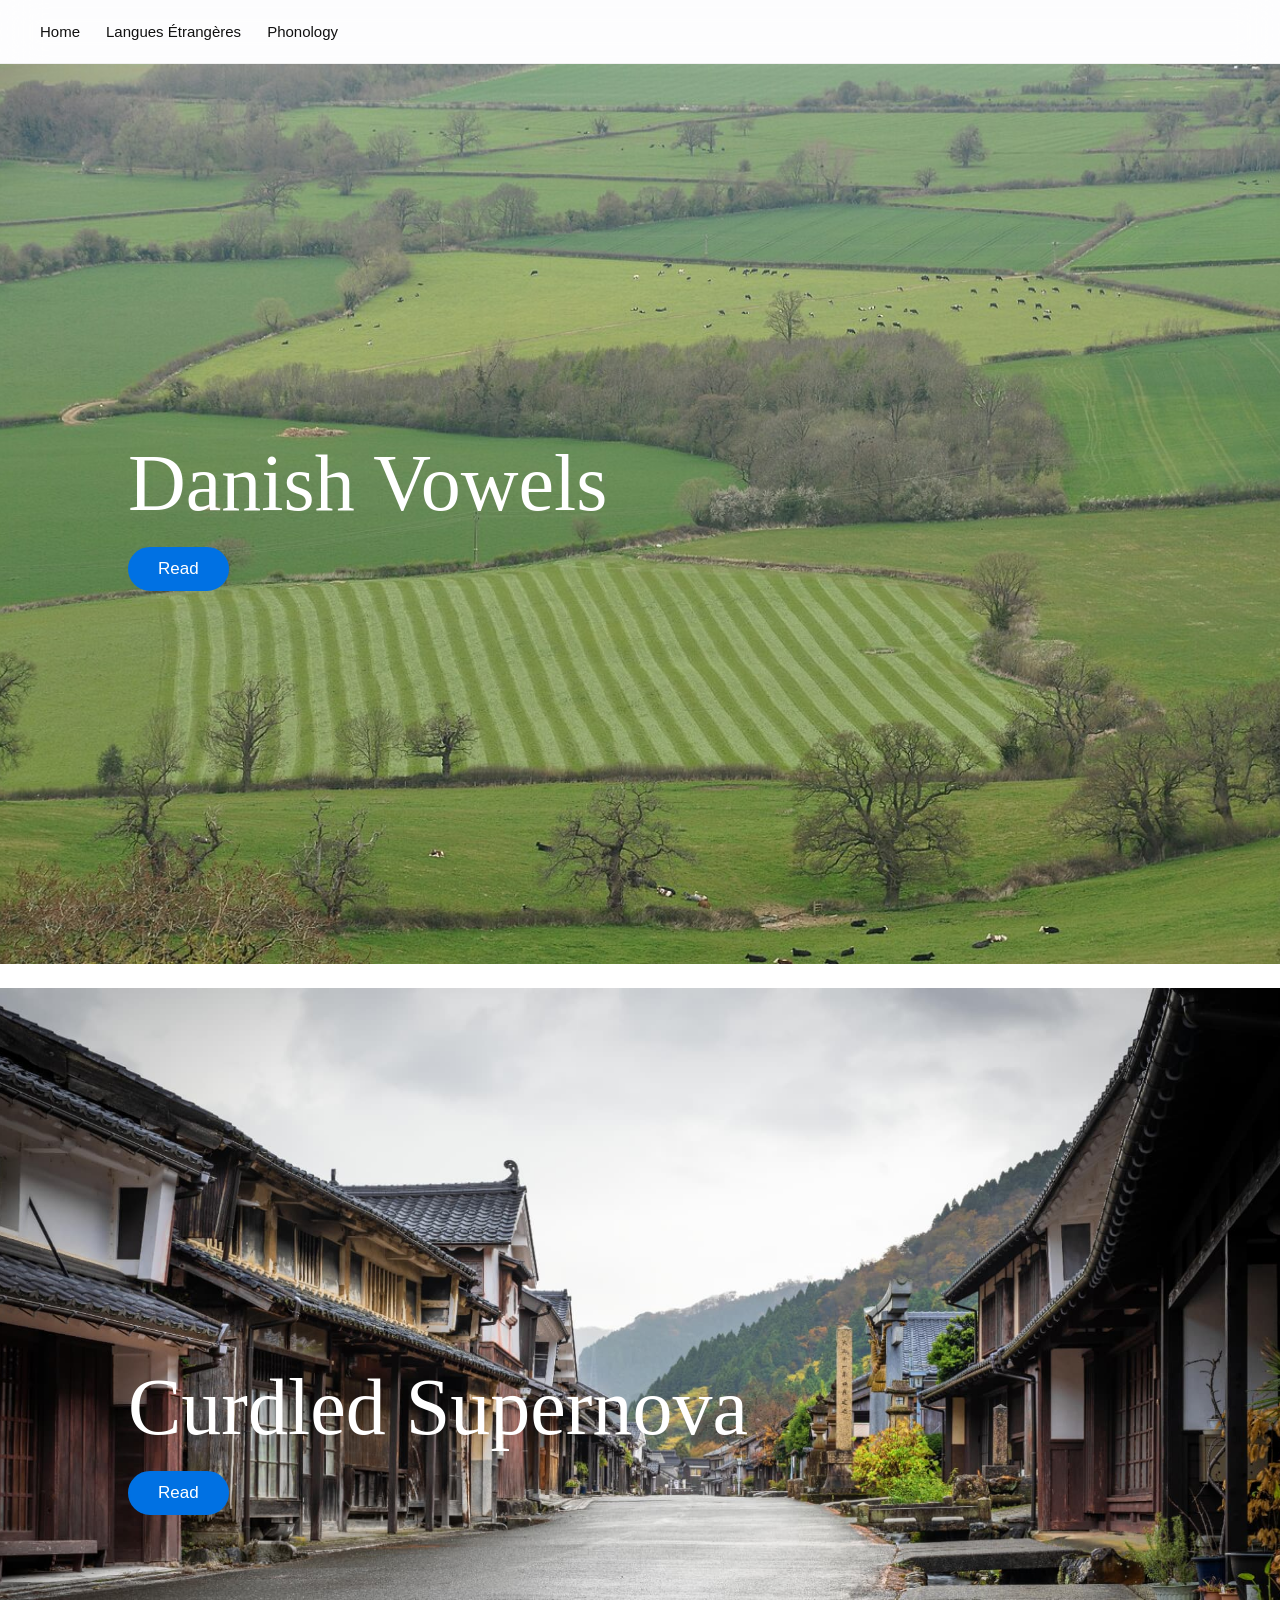
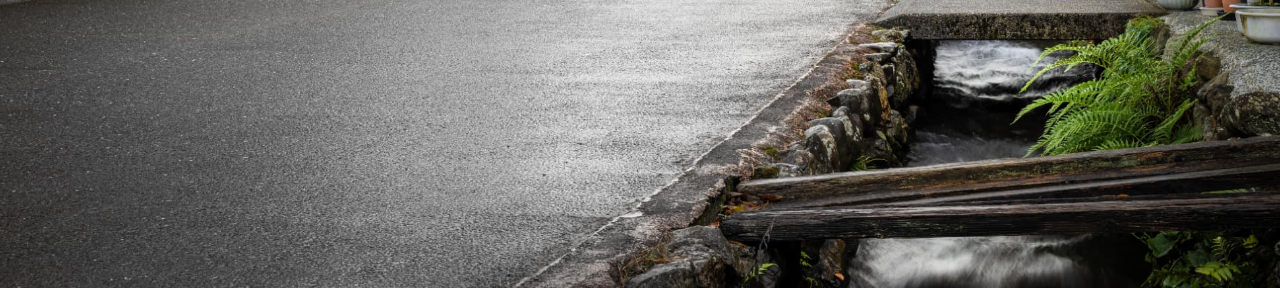
==== index.html @ 02f766f5 "Initial website version" ====
<!DOCTYPE html>
<html lang="en">
<head>

<meta charset="UTF-8">
<meta name="viewport" content="width=device-width, initial-scale=1.0">

<link rel="stylesheet" href="css/style.css">

<link rel="icon" href="images/favicon.png">

<title>Home</title>

<style>

.hero{

    height:100vh;

    background-size:cover;
    background-position:center;

    display:flex;
    flex-direction:column;

    justify-content:center;

    padding-left:10%;

    color:white;

}


.hero h1{

    font-family:Georgia,"Times New Roman",serif;

    font-size:80px;

    font-weight:400;

    max-width:700px;

}


.read-button{

    margin-top:18px;

    background:#0071e3;

    color:white;

    text-decoration:none;

    font-size:17px;

    font-weight:500;

    padding:10px 28px;

    border-radius:999px;

    border:2px solid #0071e3;

    width:fit-content;

    transition:all .25s ease;

}


.read-button:hover{

    background:rgba(255,255,255,0.12);

    color:#0071e3;

    border-color:#0071e3;

    backdrop-filter:blur(10px);

    -webkit-backdrop-filter:blur(10px);

}


#danish{

    background-image:url("images/field.jpg");

}


#curdled{

    background-image:url("images/japanese-street.jpg");

}


.separator{

    height:24px;

    background:white;

}



@media(max-width:600px){


    .hero{

        padding-left:7%;

    }


    .hero h1{

        font-size:45px;

    }


    .read-button{

        font-size:16px;

        padding:9px 24px;

    }

}

</style>

</head>


<body>


<nav>

<a href="index.html">Home</a>
<a href="langues.html">Langues Étrangères</a>
<a href="phonology.html">Phonology</a>

</nav>



<section class="hero" id="danish">

<h1>Danish Vowels</h1>

<a class="read-button" href="danish-vowels.html">
Read
</a>

</section>



<div class="separator"></div>



<section class="hero" id="curdled">

<h1>Curdled Supernova</h1>

<a class="read-button" href="curdled-supernova.html">
Read
</a>

</section>

<script src="js/script.js"></script>
</body>
</html>
---- css/style.css ----
*{
    margin:0;
    padding:0;
    box-sizing:border-box;
}


body{

    background:#F5F5F7;

    color:#111;

    font-family:-apple-system,BlinkMacSystemFont,"Segoe UI",sans-serif;

    padding-top:64px;

}



/* ---------- NAVIGATION ---------- */


nav{

    width:100%;

    height:64px;

    background:rgba(255,255,255,0.82);

    backdrop-filter:blur(20px);

    -webkit-backdrop-filter:blur(20px);

    display:flex;

    align-items:center;

    padding:0 40px;

    position:fixed;

    top:0;

    left:0;

    z-index:1000;

    border-bottom:1px solid rgba(0,0,0,0.05);

}



nav a{

    text-decoration:none;

    color:#111;

    font-size:15px;

    margin-right:26px;

    transition:opacity .2s ease;

}



nav a:hover{

    opacity:.55;

}



/* ---------- MOBILE ---------- */


@media(max-width:600px){


    body{

        padding-top:56px;

    }


    nav{

        height:56px;

        padding:0 15px;

        overflow-x:auto;

        white-space:nowrap;

    }


    nav a{

        font-size:13px;

        margin-right:18px;

    }


}
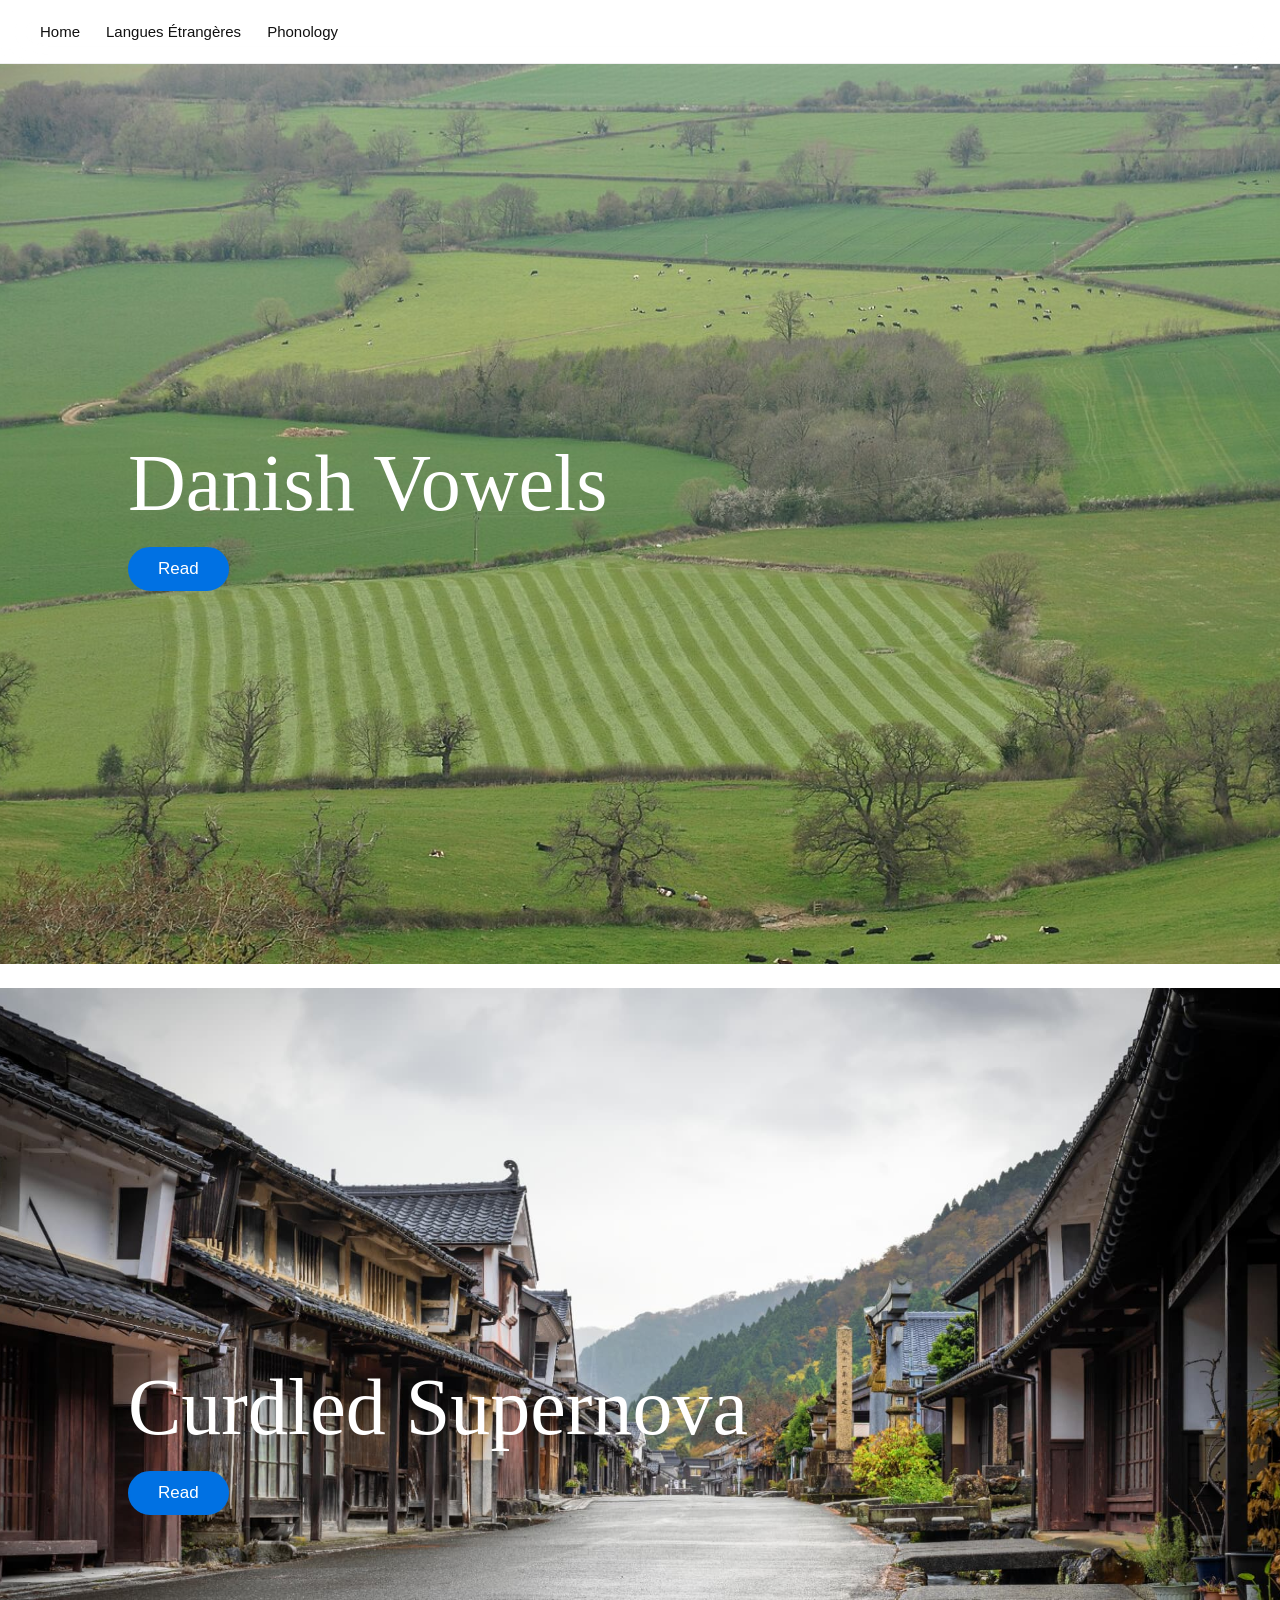
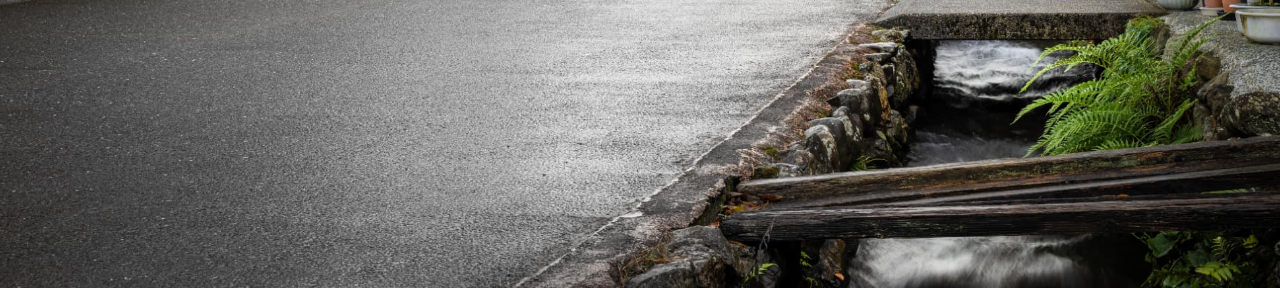
==== commit 9e048de1: "Moved homepage styles into home.css" ====
--- a/index.html
+++ b/index.html
@@ -1,144 +1,17 @@
 <!DOCTYPE html>
 <html lang="en">
+
 <head>
 
 <meta charset="UTF-8">
 <meta name="viewport" content="width=device-width, initial-scale=1.0">
 
 <link rel="stylesheet" href="css/style.css">
+<link rel="stylesheet" href="css/home.css">
 
 <link rel="icon" href="images/favicon.png">
 
 <title>Home</title>
-
-<style>
-
-.hero{
-
-    height:100vh;
-
-    background-size:cover;
-    background-position:center;
-
-    display:flex;
-    flex-direction:column;
-
-    justify-content:center;
-
-    padding-left:10%;
-
-    color:white;
-
-}
-
-
-.hero h1{
-
-    font-family:Georgia,"Times New Roman",serif;
-
-    font-size:80px;
-
-    font-weight:400;
-
-    max-width:700px;
-
-}
-
-
-.read-button{
-
-    margin-top:18px;
-
-    background:#0071e3;
-
-    color:white;
-
-    text-decoration:none;
-
-    font-size:17px;
-
-    font-weight:500;
-
-    padding:10px 28px;
-
-    border-radius:999px;
-
-    border:2px solid #0071e3;
-
-    width:fit-content;
-
-    transition:all .25s ease;
-
-}
-
-
-.read-button:hover{
-
-    background:rgba(255,255,255,0.12);
-
-    color:#0071e3;
-
-    border-color:#0071e3;
-
-    backdrop-filter:blur(10px);
-
-    -webkit-backdrop-filter:blur(10px);
-
-}
-
-
-#danish{
-
-    background-image:url("images/field.jpg");
-
-}
-
-
-#curdled{
-
-    background-image:url("images/japanese-street.jpg");
-
-}
-
-
-.separator{
-
-    height:24px;
-
-    background:white;
-
-}
-
-
-
-@media(max-width:600px){
-
-
-    .hero{
-
-        padding-left:7%;
-
-    }
-
-
-    .hero h1{
-
-        font-size:45px;
-
-    }
-
-
-    .read-button{
-
-        font-size:16px;
-
-        padding:9px 24px;
-
-    }
-
-}
-
-</style>
 
 </head>
 
@@ -146,13 +19,7 @@
 <body>
 
 
-<nav>
-
-<a href="index.html">Home</a>
-<a href="langues.html">Langues Étrangères</a>
-<a href="phonology.html">Phonology</a>
-
-</nav>
+<nav></nav>
 
 
 
@@ -160,7 +27,7 @@
 
 <h1>Danish Vowels</h1>
 
-<a class="read-button" href="danish-vowels.html">
+<a class="read-button" href="articles/danish-vowels.html">
 Read
 </a>
 
@@ -176,12 +43,16 @@
 
 <h1>Curdled Supernova</h1>
 
-<a class="read-button" href="curdled-supernova.html">
+<a class="read-button" href="articles/curdled-supernova.html">
 Read
 </a>
 
 </section>
 
+
+
 <script src="js/script.js"></script>
+
 </body>
+
 </html>
--- a/css/home.css
+++ b/css/home.css
@@ -0,0 +1,124 @@
+.hero{
+
+    height:100vh;
+
+    background-size:cover;
+    background-position:center;
+
+    display:flex;
+    flex-direction:column;
+
+    justify-content:center;
+
+    padding-left:10%;
+
+    color:white;
+
+}
+
+
+.hero h1{
+
+    font-family:Georgia,"Times New Roman",serif;
+
+    font-size:80px;
+
+    font-weight:400;
+
+    max-width:700px;
+
+}
+
+
+.read-button{
+
+    margin-top:18px;
+
+    background:#0071e3;
+
+    color:white;
+
+    text-decoration:none;
+
+    font-size:17px;
+
+    font-weight:500;
+
+    padding:10px 28px;
+
+    border-radius:999px;
+
+    border:2px solid #0071e3;
+
+    width:fit-content;
+
+    transition:all .25s ease;
+
+}
+
+
+.read-button:hover{
+
+    background:rgba(255,255,255,0.12);
+
+    color:#0071e3;
+
+    border-color:#0071e3;
+
+    backdrop-filter:blur(10px);
+
+    -webkit-backdrop-filter:blur(10px);
+
+}
+
+
+#danish{
+
+    background-image:url("../images/field.jpg");
+
+}
+
+
+#curdled{
+
+    background-image:url("../images/japanese-street.jpg");
+
+}
+
+
+.separator{
+
+    height:24px;
+
+    background:white;
+
+}
+
+
+
+@media(max-width:600px){
+
+
+    .hero{
+
+        padding-left:7%;
+
+    }
+
+
+    .hero h1{
+
+        font-size:45px;
+
+    }
+
+
+    .read-button{
+
+        font-size:16px;
+
+        padding:9px 24px;
+
+    }
+
+}
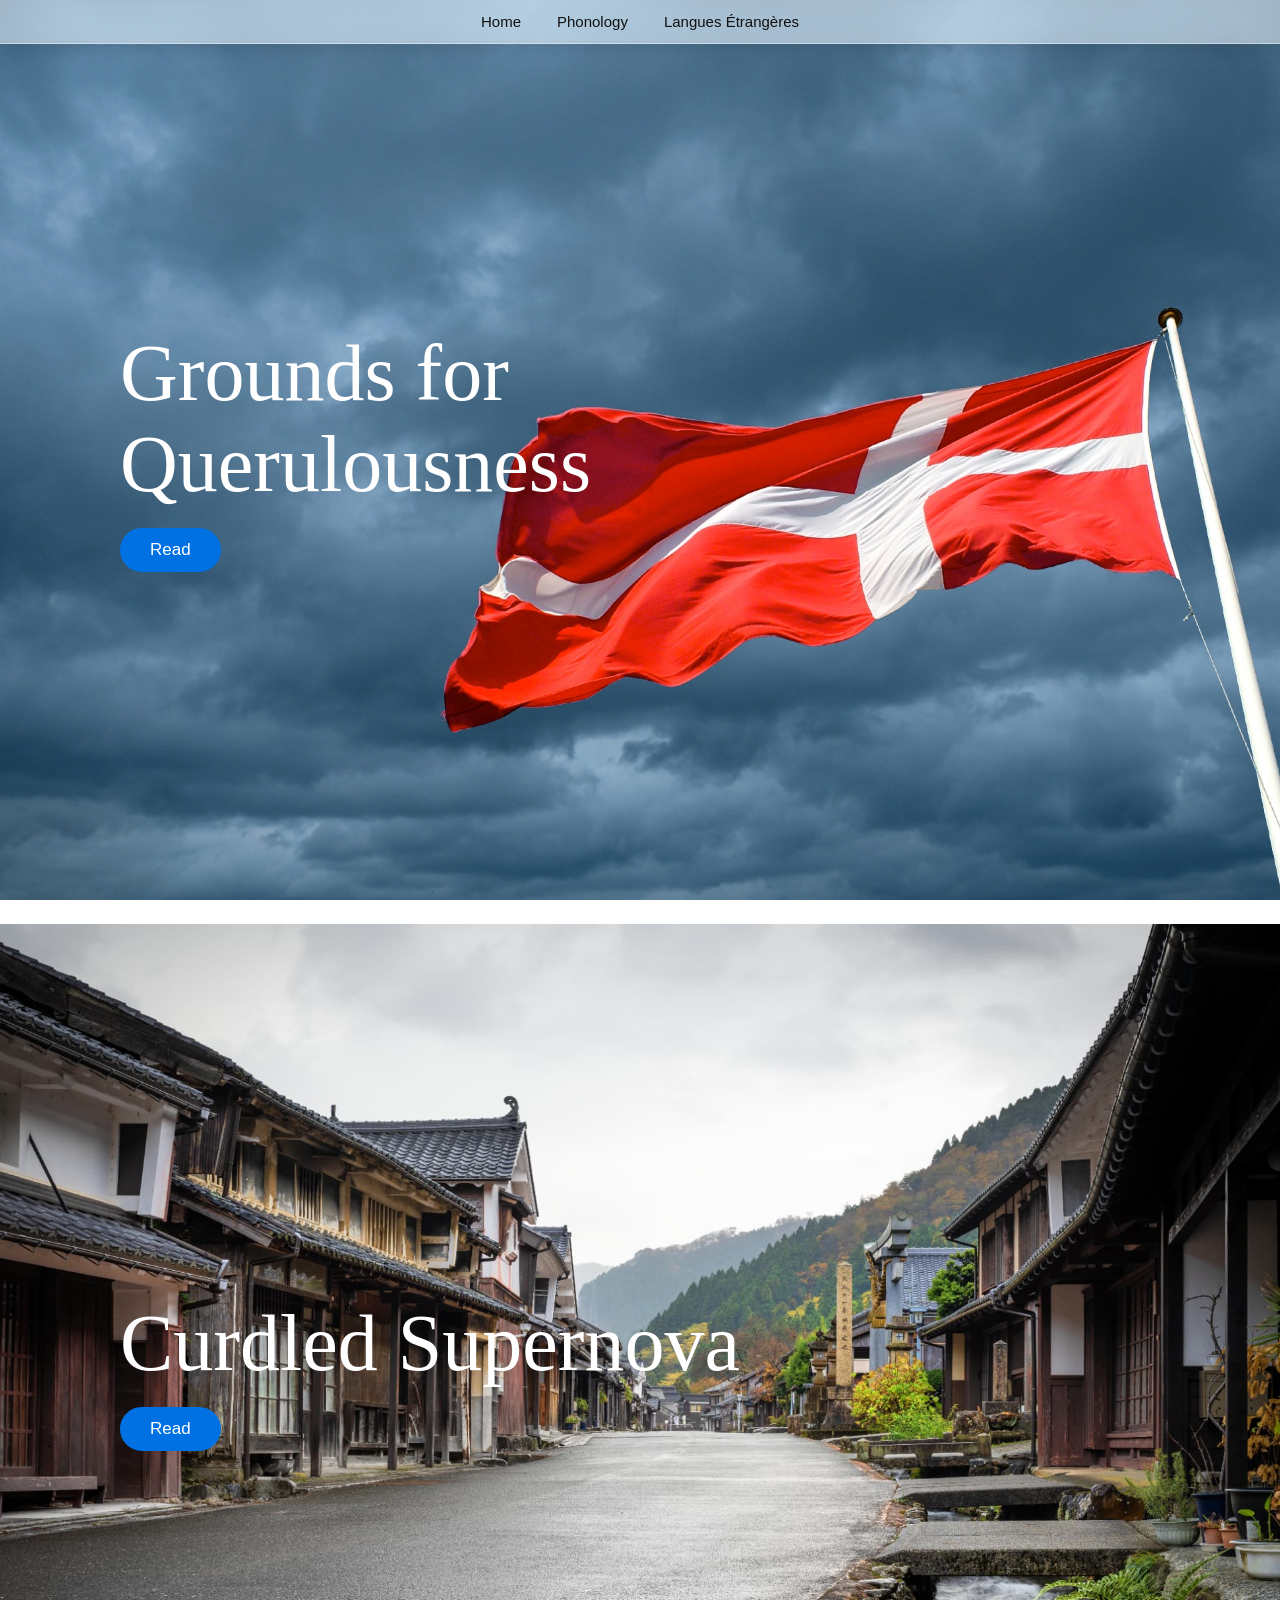
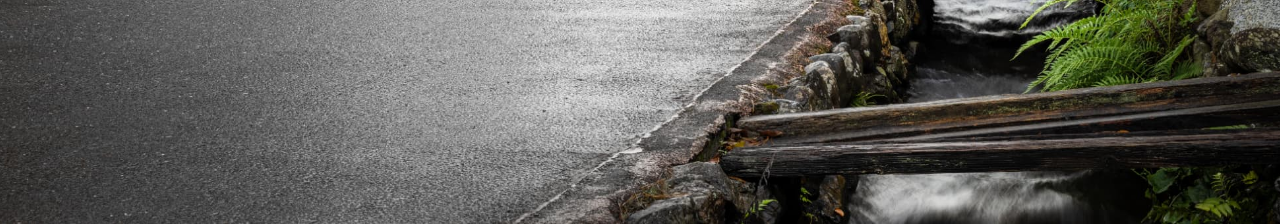
==== commit d331d266: "Changed title of Danish article" ====
--- a/index.html
+++ b/index.html
@@ -25,7 +25,7 @@
 
 <section class="hero" id="danish">
 
-<h1>Danish Vowels</h1>
+<h1>Grounds for Querulousness</h1>
 
 <a class="read-button" href="articles/danish-vowels.html">
 Read
--- a/css/style.css
+++ b/css/style.css
@@ -1,7 +1,16 @@
 *{
+
     margin:0;
     padding:0;
     box-sizing:border-box;
+
+}
+
+
+html{
+
+    scroll-behavior:smooth;
+
 }
 
 
@@ -12,8 +21,6 @@
     color:#111;
 
     font-family:-apple-system,BlinkMacSystemFont,"Segoe UI",sans-serif;
-
-    padding-top:64px;
 
 }
 
@@ -26,19 +33,21 @@
 
     width:100%;
 
-    height:64px;
+    height:44px;
 
-    background:rgba(255,255,255,0.82);
+    background:rgba(255,255,255,0.28);
 
-    backdrop-filter:blur(20px);
+    backdrop-filter:blur(30px) saturate(180%);
 
-    -webkit-backdrop-filter:blur(20px);
+    -webkit-backdrop-filter:blur(30px) saturate(180%);
 
     display:flex;
 
     align-items:center;
 
-    padding:0 40px;
+    justify-content:center;
+
+    padding:0 20px;
 
     position:fixed;
 
@@ -48,7 +57,13 @@
 
     z-index:1000;
 
-    border-bottom:1px solid rgba(0,0,0,0.05);
+    border-bottom:1px solid rgba(255,255,255,0.25);
+
+    box-shadow:0 1px 20px rgba(0,0,0,0.08);
+
+    opacity:0;
+
+    animation:fadeIn 0.8s ease forwards;
 
 }
 
@@ -62,9 +77,11 @@
 
     font-size:15px;
 
-    margin-right:26px;
+    margin:0 18px;
 
     transition:opacity .2s ease;
+
+    white-space:nowrap;
 
 }
 
@@ -78,28 +95,71 @@
 
 
 
+/* ---------- FADE ANIMATION ---------- */
+
+
+.fade-in{
+
+    opacity:0;
+
+    transform:translateY(30px);
+
+    transition:
+
+        opacity 1s ease,
+
+        transform 1s ease;
+
+}
+
+
+.fade-in.visible{
+
+    opacity:1;
+
+    transform:translateY(0);
+
+}
+
+
+
+@keyframes fadeIn{
+
+    from{
+
+        opacity:0;
+
+    }
+
+    to{
+
+        opacity:1;
+
+    }
+
+}
+
+
+
 /* ---------- MOBILE ---------- */
 
 
 @media(max-width:600px){
 
 
-    body{
-
-        padding-top:56px;
-
-    }
-
-
     nav{
 
-        height:56px;
+        height:44px;
+
+        justify-content:flex-start;
 
         padding:0 15px;
 
         overflow-x:auto;
 
         white-space:nowrap;
+
+        -webkit-overflow-scrolling:touch;
 
     }
 
@@ -108,7 +168,7 @@
 
         font-size:13px;
 
-        margin-right:18px;
+        margin:0 12px;
 
     }
 
--- a/css/home.css
+++ b/css/home.css
@@ -3,14 +3,16 @@
     height:100vh;
 
     background-size:cover;
+
     background-position:center;
 
     display:flex;
+
     flex-direction:column;
 
     justify-content:center;
 
-    padding-left:10%;
+    padding-left:clamp(20px,10vw,120px);
 
     color:white;
 
@@ -21,7 +23,7 @@
 
     font-family:Georgia,"Times New Roman",serif;
 
-    font-size:80px;
+    font-size:clamp(45px,8vw,80px);
 
     font-weight:400;
 
@@ -72,11 +74,13 @@
 }
 
 
+
 #danish{
 
-    background-image:url("../images/field.jpg");
+    background-image:url("../images/dannebrog.jpg");
 
 }
+
 
 
 #curdled{
@@ -84,6 +88,7 @@
     background-image:url("../images/japanese-street.jpg");
 
 }
+
 
 
 .separator{
@@ -96,26 +101,50 @@
 
 
 
+.hero.fade-in{
+
+    opacity:0;
+
+    transform:translateY(40px);
+
+}
+
+
+
+.hero.fade-in.visible{
+
+    opacity:1;
+
+    transform:translateY(0);
+
+}
+
+
+
 @media(max-width:600px){
 
 
     .hero{
 
-        padding-left:7%;
+        height:85vh;
+
+        padding-left:20px;
+
+        padding-right:20px;
 
     }
 
 
     .hero h1{
 
-        font-size:45px;
+        font-size:clamp(38px,12vw,55px);
 
     }
 
 
     .read-button{
 
-        font-size:16px;
+        font-size:15px;
 
         padding:9px 24px;
 
